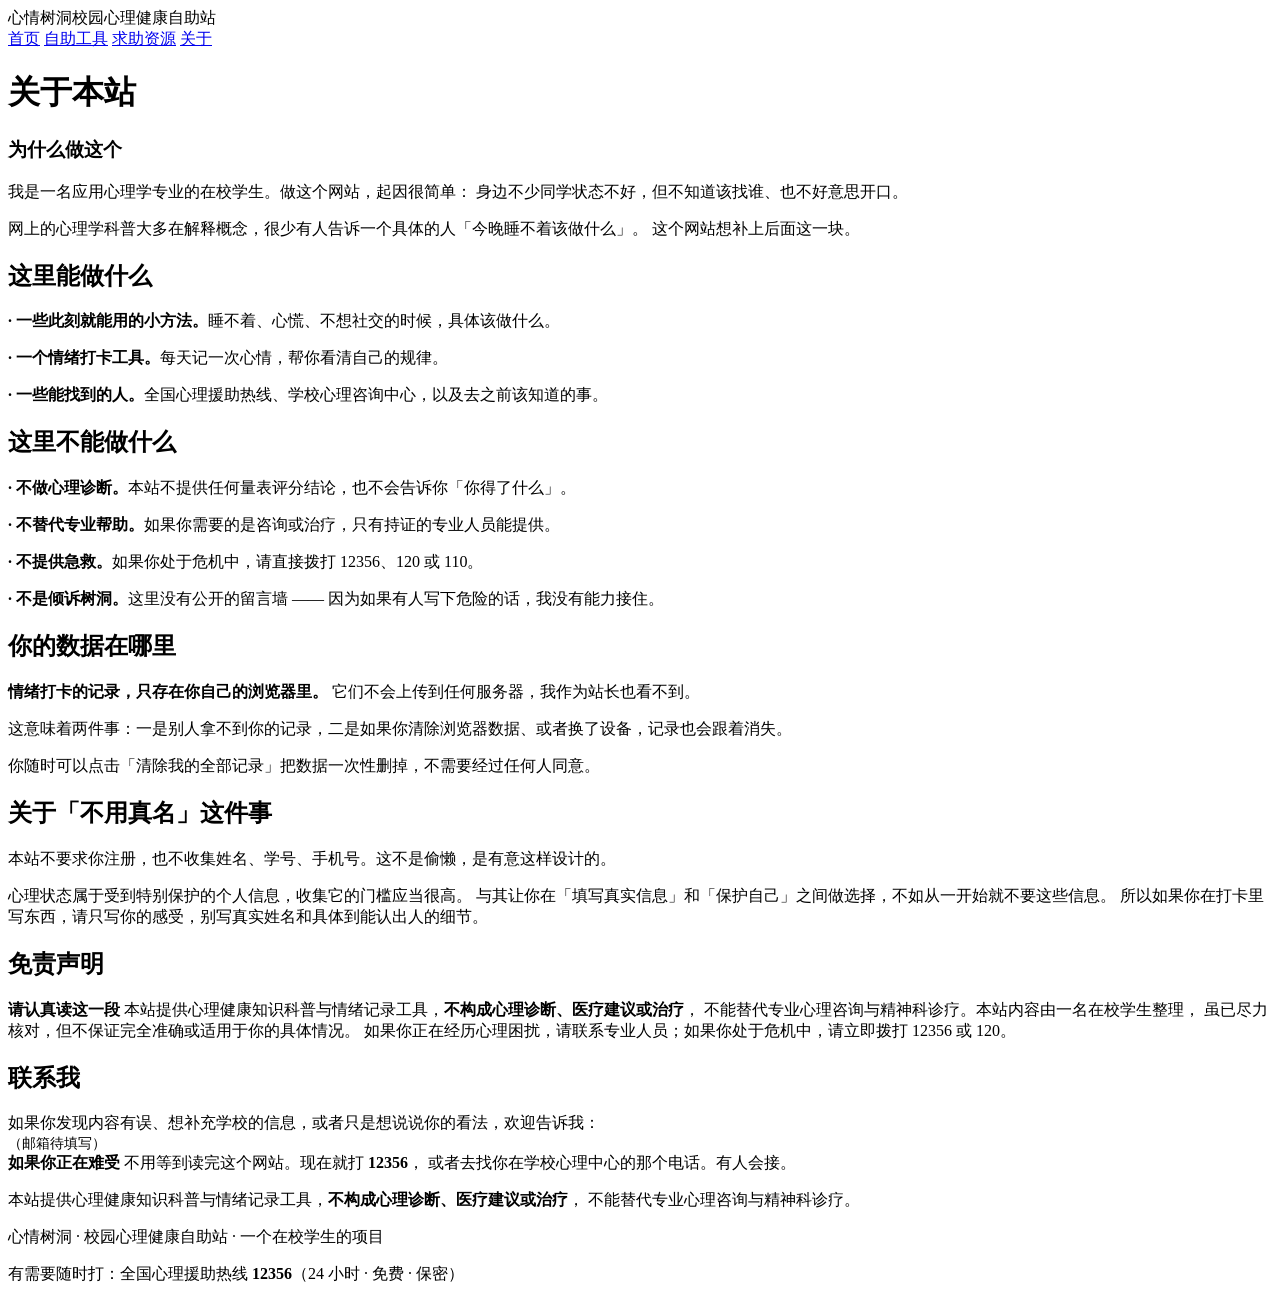
==== about.html @ f901e2d9 "添加 about.html" ====
<!DOCTYPE html>
<html lang="zh-CN">
<head>
<meta charset="UTF-8">
<meta name="viewport" content="width=device-width, initial-scale=1.0">
<title>关于本站 · 心情树洞</title>
<link rel="stylesheet" href="css/style.css">
</head>
<body>

<header>
  <nav class="nav">
    <div class="logo">心情树洞<span>校园心理健康自助站</span></div>
    <div class="nav-links">
      <a href="index.html">首页</a>
      <a href="tool.html">自助工具</a>
      <a href="help.html">求助资源</a>
      <a href="about.html" class="active">关于</a>
    </div>
  </nav>
</header>

<main>

  <h1>关于本站</h1>

  <div class="card">
    <h3>为什么做这个</h3>
    <p>
      我是一名应用心理学专业的在校学生。做这个网站，起因很简单：
      身边不少同学状态不好，但不知道该找谁、也不好意思开口。
    </p>
    <p style="margin-bottom:0">
      网上的心理学科普大多在解释概念，很少有人告诉一个具体的人「今晚睡不着该做什么」。
      这个网站想补上后面这一块。
    </p>
  </div>

  <h2>这里能做什么</h2>

  <div class="card">
    <p style="margin-bottom:8px"><strong>· 一些此刻就能用的小方法。</strong>睡不着、心慌、不想社交的时候，具体该做什么。</p>
    <p style="margin-bottom:8px"><strong>· 一个情绪打卡工具。</strong>每天记一次心情，帮你看清自己的规律。</p>
    <p style="margin-bottom:0"><strong>· 一些能找到的人。</strong>全国心理援助热线、学校心理咨询中心，以及去之前该知道的事。</p>
  </div>

  <h2>这里不能做什么</h2>

  <div class="card">
    <p style="margin-bottom:8px"><strong>· 不做心理诊断。</strong>本站不提供任何量表评分结论，也不会告诉你「你得了什么」。</p>
    <p style="margin-bottom:8px"><strong>· 不替代专业帮助。</strong>如果你需要的是咨询或治疗，只有持证的专业人员能提供。</p>
    <p style="margin-bottom:8px"><strong>· 不提供急救。</strong>如果你处于危机中，请直接拨打 12356、120 或 110。</p>
    <p style="margin-bottom:0"><strong>· 不是倾诉树洞。</strong>这里没有公开的留言墙 —— 因为如果有人写下危险的话，我没有能力接住。</p>
  </div>

  <h2>你的数据在哪里</h2>

  <div class="card">
    <p style="margin-bottom:8px">
      <strong>情绪打卡的记录，只存在你自己的浏览器里。</strong>
      它们不会上传到任何服务器，我作为站长也看不到。
    </p>
    <p style="margin-bottom:8px">
      这意味着两件事：一是别人拿不到你的记录，二是如果你清除浏览器数据、或者换了设备，记录也会跟着消失。
    </p>
    <p style="margin-bottom:0">
      你随时可以点击「清除我的全部记录」把数据一次性删掉，不需要经过任何人同意。
    </p>
  </div>

  <h2>关于「不用真名」这件事</h2>

  <div class="card">
    <p>
      本站不要求你注册，也不收集姓名、学号、手机号。这不是偷懒，是有意这样设计的。
    </p>
    <p style="margin-bottom:0">
      心理状态属于受到特别保护的个人信息，收集它的门槛应当很高。
      与其让你在「填写真实信息」和「保护自己」之间做选择，不如从一开始就不要这些信息。
      所以如果你在打卡里写东西，请只写你的感受，别写真实姓名和具体到能认出人的细节。
    </p>
  </div>

  <h2>免责声明</h2>

  <div class="notice">
    <strong>请认真读这一段</strong>
    本站提供心理健康知识科普与情绪记录工具，<strong style="display:inline">不构成心理诊断、医疗建议或治疗</strong>，
    不能替代专业心理咨询与精神科诊疗。本站内容由一名在校学生整理，
    虽已尽力核对，但不保证完全准确或适用于你的具体情况。
    如果你正在经历心理困扰，请联系专业人员；如果你处于危机中，请立即拨打 12356 或 120。
  </div>

  <h2>联系我</h2>

  <div class="card">
    <p style="margin-bottom:0">
      如果你发现内容有误、想补充学校的信息，或者只是想说说你的看法，欢迎告诉我：<br>
      <span style="color:var(--text-light);font-size:14px">（邮箱待填写）</span>
    </p>
  </div>

  <div class="notice">
    <strong>如果你正在难受</strong>
    不用等到读完这个网站。现在就打 <strong style="display:inline">12356</strong>，
    或者去找你在学校心理中心的那个电话。有人会接。
  </div>

</main>

<footer>
  <p>
    本站提供心理健康知识科普与情绪记录工具，<strong>不构成心理诊断、医疗建议或治疗</strong>，
    不能替代专业心理咨询与精神科诊疗。
  </p>
  <p style="margin-top:6px">心情树洞 · 校园心理健康自助站 · 一个在校学生的项目</p>
</footer>

<div class="crisis-bar">
  有需要随时打：全国心理援助热线 <strong>12356</strong>（24 小时 · 免费 · 保密）
</div>

</body>
</html>
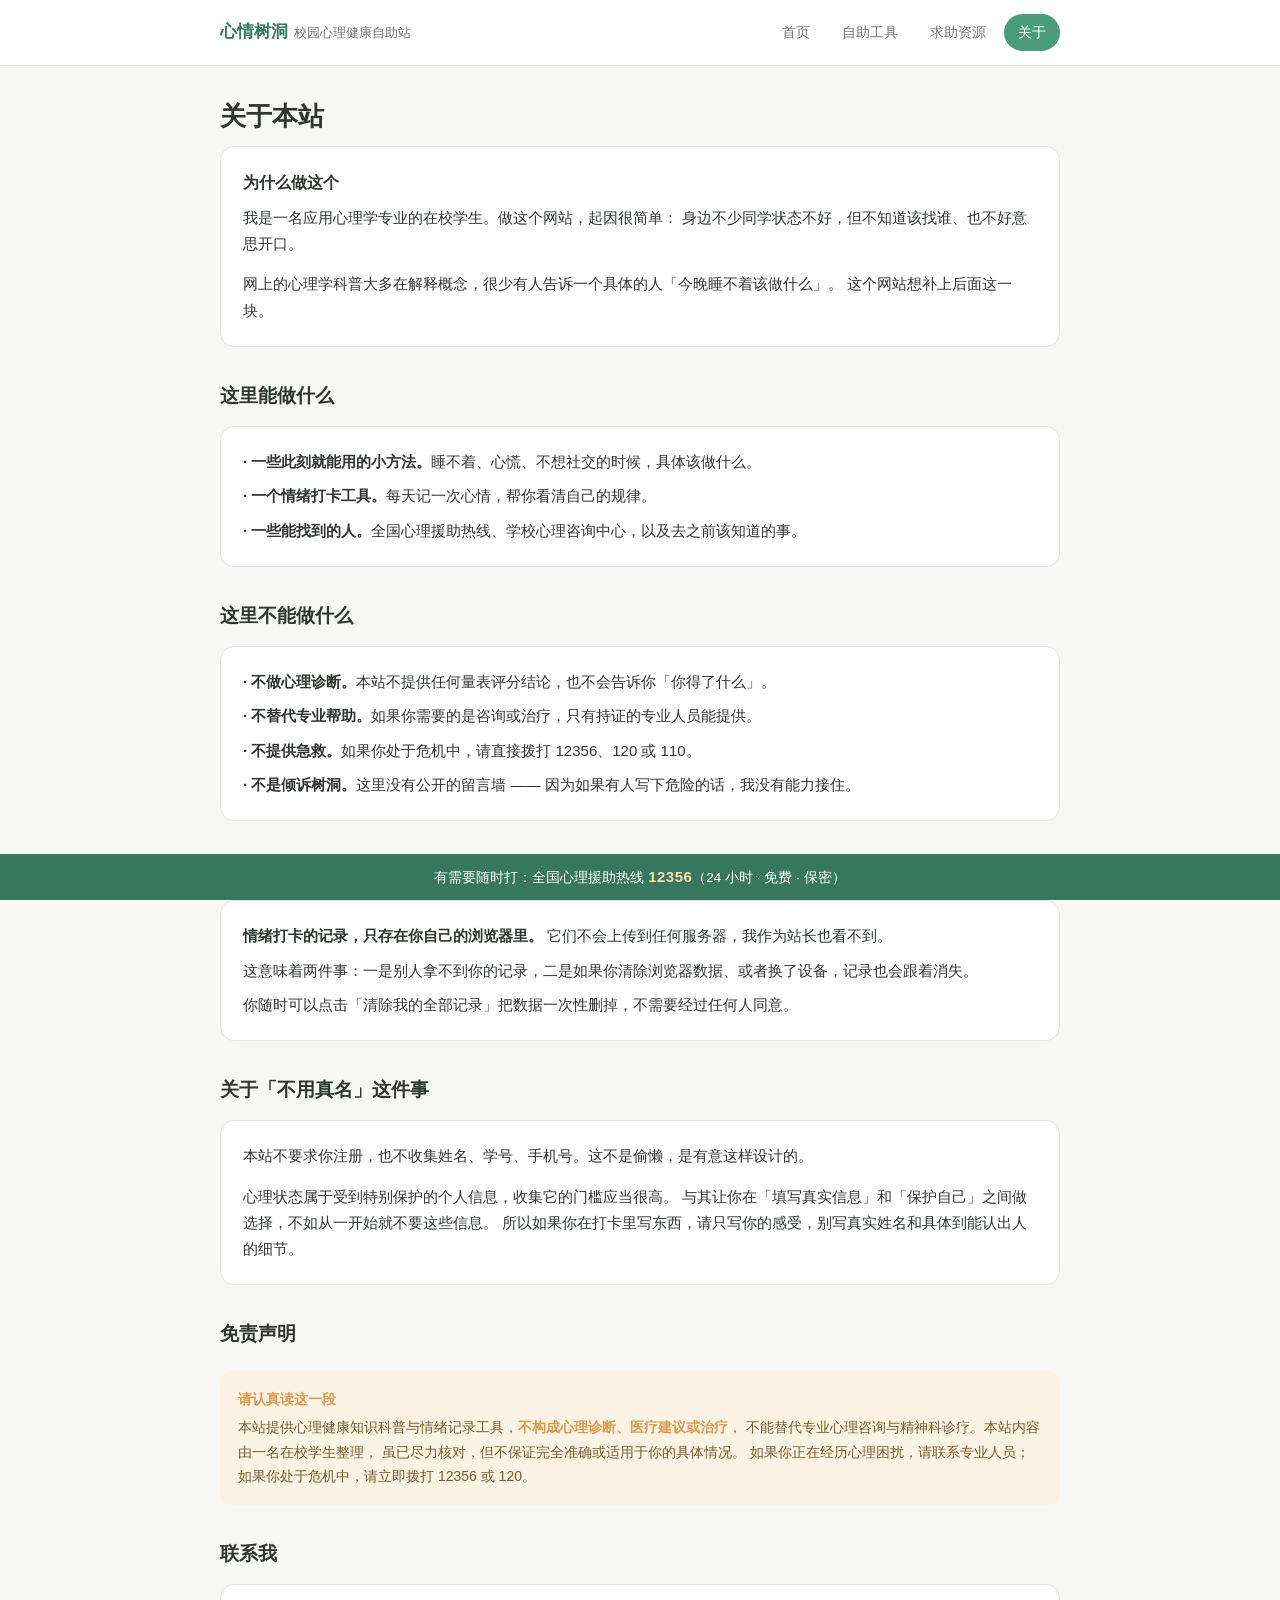
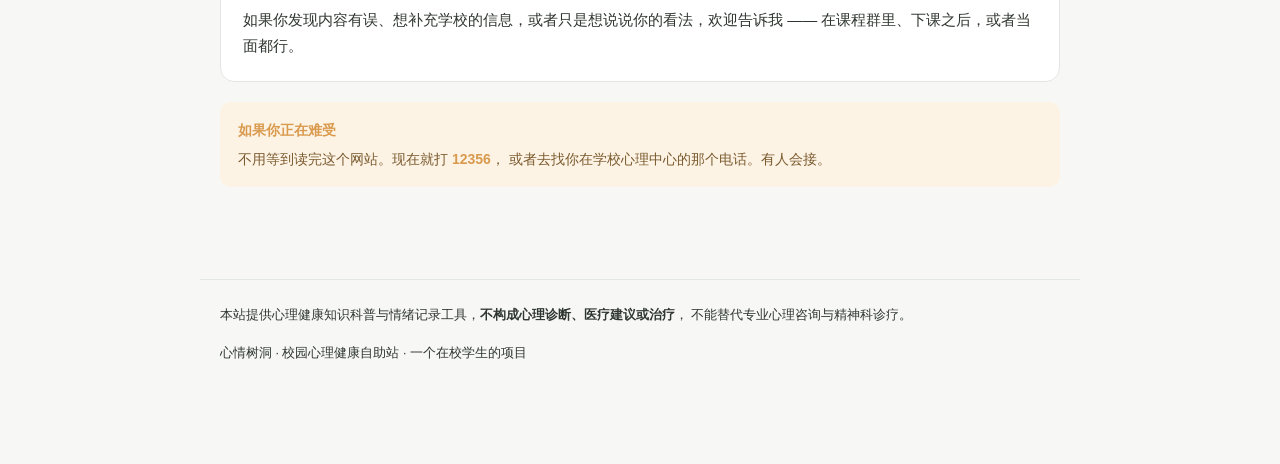
==== commit 9267e650: "交作业前清理：修复联系措辞，同步README" ====
--- a/about.html
+++ b/about.html
@@ -95,8 +95,8 @@
 
   <div class="card">
     <p style="margin-bottom:0">
-      如果你发现内容有误、想补充学校的信息，或者只是想说说你的看法，欢迎告诉我：<br>
-      <span style="color:var(--text-light);font-size:14px">（邮箱待填写）</span>
+      如果你发现内容有误、想补充学校的信息，或者只是想说说你的看法，欢迎告诉我 ——
+      在课程群里、下课之后，或者当面都行。
     </p>
   </div>
 
--- a/css/style.css
+++ b/css/style.css
@@ -0,0 +1,493 @@
+/* ========================================
+   心情树洞 · 全局样式
+   大一新生友好版：所有样式集中在这一个文件里
+   ======================================== */
+
+/* ---------- 1. 颜色变量 ----------
+   想换配色，只改这里的值就行，全站会跟着变 */
+:root {
+  --bg: #f7f8f6;              /* 页面底色 */
+  --card: #ffffff;            /* 卡片白底 */
+  --text: #2f3630;            /* 正文颜色 */
+  --text-light: #6b7570;      /* 次要文字 */
+  --border: #e3e7e2;          /* 分割线 */
+
+  --green: #4a9c7d;           /* 主色：安定的绿 */
+  --green-light: #e8f3ee;
+  --green-dark: #37775f;
+
+  --amber: #d99a4e;           /* 提醒色 */
+  --amber-light: #fdf3e5;
+
+  --red: #c85a54;             /* 危机色 */
+  --red-light: #fbeceb;
+
+  --radius: 14px;             /* 圆角 */
+}
+
+/* ---------- 2. 基础重置 ---------- */
+* {
+  margin: 0;
+  padding: 0;
+  box-sizing: border-box;
+}
+
+body {
+  font-family: -apple-system, BlinkMacSystemFont, "PingFang SC",
+               "Microsoft YaHei", "Helvetica Neue", sans-serif;
+  background: var(--bg);
+  color: var(--text);
+  line-height: 1.75;
+  font-size: 15px;
+  padding-bottom: 60px;      /* 给底部固定条留位置 */
+}
+
+a {
+  color: var(--green-dark);
+  text-decoration: none;
+}
+
+a:hover {
+  text-decoration: underline;
+}
+
+/* ---------- 3. 顶栏导航 ---------- */
+header {
+  background: var(--card);
+  border-bottom: 1px solid var(--border);
+  position: sticky;
+  top: 0;
+  z-index: 100;
+}
+
+.nav {
+  max-width: 880px;
+  margin: 0 auto;
+  padding: 14px 20px;
+  display: flex;
+  align-items: center;
+  justify-content: space-between;
+  flex-wrap: wrap;
+  gap: 10px;
+}
+
+.logo {
+  font-size: 17px;
+  font-weight: 600;
+  color: var(--green-dark);
+}
+
+.logo span {
+  font-weight: 400;
+  font-size: 13px;
+  color: var(--text-light);
+  margin-left: 6px;
+}
+
+.nav-links {
+  display: flex;
+  gap: 4px;
+  flex-wrap: wrap;
+}
+
+.nav-links a {
+  padding: 6px 14px;
+  border-radius: 20px;
+  font-size: 14px;
+  color: var(--text-light);
+  transition: all 0.2s;
+}
+
+.nav-links a:hover {
+  background: var(--green-light);
+  color: var(--green-dark);
+  text-decoration: none;
+}
+
+/* 当前所在页面高亮 */
+.nav-links a.active {
+  background: var(--green);
+  color: #fff;
+}
+
+/* ---------- 4. 内容容器 ---------- */
+main {
+  max-width: 880px;
+  margin: 0 auto;
+  padding: 32px 20px;
+}
+
+h1 {
+  font-size: 26px;
+  font-weight: 600;
+  line-height: 1.4;
+  margin-bottom: 12px;
+}
+
+h2 {
+  font-size: 19px;
+  font-weight: 600;
+  margin: 32px 0 14px;
+}
+
+h3 {
+  font-size: 16px;
+  font-weight: 600;
+  margin: 20px 0 8px;
+}
+
+p {
+  margin-bottom: 14px;
+  color: var(--text);
+}
+
+.lead {
+  font-size: 16px;
+  color: var(--text-light);
+  margin-bottom: 28px;
+}
+
+/* ---------- 5. 卡片 ---------- */
+.card {
+  background: var(--card);
+  border: 1px solid var(--border);
+  border-radius: var(--radius);
+  padding: 22px;
+  margin-bottom: 16px;
+}
+
+.card h3 {
+  margin-top: 0;
+}
+
+.card p:last-child {
+  margin-bottom: 0;
+}
+
+/* ---------- 6. 按钮 ---------- */
+.btn {
+  display: inline-block;
+  background: var(--green);
+  color: #fff;
+  padding: 11px 26px;
+  border-radius: 24px;
+  border: none;
+  font-size: 15px;
+  font-family: inherit;
+  cursor: pointer;
+  transition: background 0.2s;
+}
+
+.btn:hover {
+  background: var(--green-dark);
+  text-decoration: none;
+}
+
+.btn-outline {
+  background: transparent;
+  color: var(--green-dark);
+  border: 1.5px solid var(--green);
+}
+
+.btn-outline:hover {
+  background: var(--green-light);
+}
+
+.btn-row {
+  display: flex;
+  gap: 12px;
+  flex-wrap: wrap;
+  margin: 24px 0;
+}
+
+/* ---------- 7. 首页三个入口 ---------- */
+.entries {
+  display: grid;
+  grid-template-columns: repeat(auto-fit, minmax(230px, 1fr));
+  gap: 14px;
+  margin-top: 24px;
+}
+
+.entry {
+  display: block;
+  background: var(--card);
+  border: 1px solid var(--border);
+  border-radius: var(--radius);
+  padding: 22px;
+  transition: all 0.2s;
+  color: var(--text);
+}
+
+.entry:hover {
+  border-color: var(--green);
+  text-decoration: none;
+  transform: translateY(-2px);
+}
+
+.entry .icon {
+  font-size: 22px;
+  margin-bottom: 10px;
+}
+
+.entry .title {
+  font-size: 16px;
+  font-weight: 600;
+  margin-bottom: 6px;
+  color: var(--green-dark);
+}
+
+.entry .desc {
+  font-size: 13.5px;
+  color: var(--text-light);
+  line-height: 1.65;
+}
+
+/* ---------- 8. 情绪打卡 ---------- */
+.mood-picker {
+  display: flex;
+  gap: 10px;
+  flex-wrap: wrap;
+  margin: 18px 0 22px;
+}
+
+.mood-option {
+  flex: 1;
+  min-width: 88px;
+  background: var(--card);
+  border: 2px solid var(--border);
+  border-radius: var(--radius);
+  padding: 16px 8px;
+  text-align: center;
+  cursor: pointer;
+  transition: all 0.18s;
+  font-family: inherit;
+  font-size: 14px;
+  color: var(--text);
+}
+
+.mood-option:hover {
+  border-color: var(--green);
+}
+
+.mood-option.selected {
+  border-color: var(--green);
+  background: var(--green-light);
+  color: var(--green-dark);
+  font-weight: 600;
+}
+
+.mood-option .face {
+  font-size: 26px;
+  display: block;
+  margin-bottom: 6px;
+}
+
+textarea {
+  width: 100%;
+  min-height: 90px;
+  padding: 14px;
+  border: 1px solid var(--border);
+  border-radius: 10px;
+  font-family: inherit;
+  font-size: 14.5px;
+  line-height: 1.7;
+  resize: vertical;
+  color: var(--text);
+  background: var(--bg);
+}
+
+textarea:focus {
+  outline: none;
+  border-color: var(--green);
+  background: var(--card);
+}
+
+/* 情绪趋势图 */
+.chart {
+  display: flex;
+  align-items: flex-end;
+  gap: 6px;
+  height: 130px;
+  padding: 16px 4px 0;
+  border-bottom: 1px solid var(--border);
+  margin-bottom: 8px;
+}
+
+.bar-wrap {
+  flex: 1;
+  display: flex;
+  flex-direction: column;
+  align-items: center;
+  justify-content: flex-end;
+  height: 100%;
+}
+
+.bar {
+  width: 100%;
+  max-width: 34px;
+  border-radius: 5px 5px 0 0;
+  background: var(--green);
+  min-height: 4px;
+  transition: height 0.4s;
+}
+
+.bar-label {
+  font-size: 10.5px;
+  color: var(--text-light);
+  margin-top: 6px;
+  white-space: nowrap;
+}
+
+/* 打卡记录列表 */
+.record {
+  display: flex;
+  align-items: flex-start;
+  gap: 14px;
+  padding: 14px 0;
+  border-bottom: 1px solid var(--border);
+}
+
+.record:last-child {
+  border-bottom: none;
+}
+
+.record .face {
+  font-size: 22px;
+  flex-shrink: 0;
+}
+
+.record .date {
+  font-size: 12.5px;
+  color: var(--text-light);
+  margin-bottom: 3px;
+}
+
+.record .note {
+  font-size: 14.5px;
+}
+
+.empty {
+  text-align: center;
+  padding: 36px 20px;
+  color: var(--text-light);
+  font-size: 14.5px;
+}
+
+/* ---------- 9. 求助资源 ---------- */
+.resource {
+  background: var(--card);
+  border: 1px solid var(--border);
+  border-left: 4px solid var(--green);
+  border-radius: var(--radius);
+  padding: 20px 22px;
+  margin-bottom: 14px;
+}
+
+.resource.urgent {
+  border-left-color: var(--red);
+  background: var(--red-light);
+}
+
+.resource h3 {
+  margin: 0 0 6px;
+  font-size: 16.5px;
+}
+
+.resource .phone {
+  font-size: 24px;
+  font-weight: 600;
+  color: var(--green-dark);
+  letter-spacing: 0.5px;
+  margin: 8px 0;
+  display: block;
+}
+
+.resource.urgent .phone {
+  color: var(--red);
+}
+
+.resource .meta {
+  font-size: 14px;
+  color: var(--text-light);
+  line-height: 1.75;
+}
+
+/* 标签 */
+.tags {
+  display: flex;
+  gap: 6px;
+  flex-wrap: wrap;
+  margin-top: 10px;
+}
+
+.tag {
+  font-size: 12.5px;
+  padding: 3px 10px;
+  border-radius: 12px;
+  background: var(--green-light);
+  color: var(--green-dark);
+}
+
+.tag.warn {
+  background: var(--amber-light);
+  color: var(--amber);
+}
+
+/* ---------- 10. 提示框 ---------- */
+.notice {
+  background: var(--amber-light);
+  border-radius: 10px;
+  padding: 16px 18px;
+  font-size: 14px;
+  line-height: 1.75;
+  margin: 20px 0;
+  color: #7a5a2e;
+}
+
+.notice strong {
+  display: block;
+  margin-bottom: 4px;
+  color: var(--amber);
+}
+
+/* ---------- 11. 页脚 ---------- */
+footer {
+  max-width: 880px;
+  margin: 40px auto 0;
+  padding: 24px 20px;
+  border-top: 1px solid var(--border);
+  font-size: 12.5px;
+  color: var(--text-light);
+  line-height: 1.9;
+}
+
+/* ---------- 12. 底部固定的危机资源条 ---------- */
+.crisis-bar {
+  position: fixed;
+  bottom: 0;
+  left: 0;
+  right: 0;
+  background: var(--green-dark);
+  color: #fff;
+  padding: 10px 20px;
+  font-size: 13.5px;
+  text-align: center;
+  z-index: 200;
+}
+
+.crisis-bar strong {
+  color: #ffe0a8;
+  font-size: 15px;
+  letter-spacing: 0.5px;
+}
+
+/* ---------- 13. 手机适配 ---------- */
+@media (max-width: 600px) {
+  h1 { font-size: 22px; }
+  main { padding: 24px 16px; }
+  .mood-option { min-width: 62px; padding: 12px 4px; font-size: 12.5px; }
+  .mood-option .face { font-size: 22px; }
+  .resource .phone { font-size: 21px; }
+  .crisis-bar { font-size: 12.5px; padding: 8px 14px; }
+  .chart { height: 110px; }
+}
